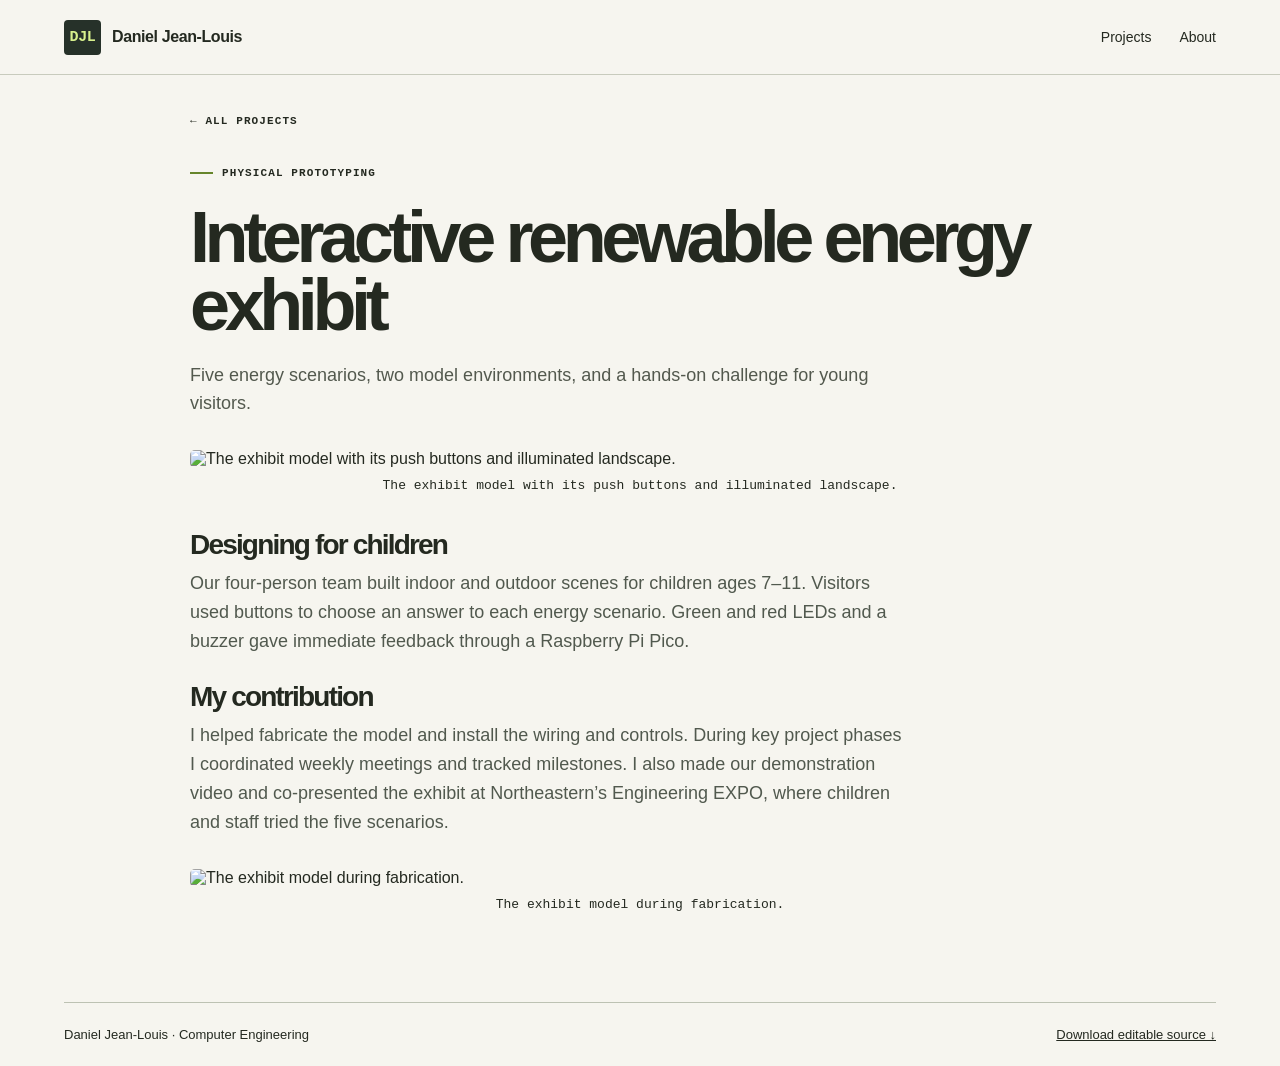
==== energy.html @ 47817d31 "Add files via upload" ====
<!doctype html><html lang="en"><head><meta charset="utf-8"><meta name="viewport" content="width=device-width,initial-scale=1"><title>Interactive renewable energy exhibit | Daniel Jean-Louis</title><meta name="description" content="Computer engineering projects by Daniel Jean-Louis at Northeastern University."><link rel="stylesheet" href="style.css"></head><body><header><nav class="wrap"><a class="brand" href="index.html"><span class="mark">DJL</span>Daniel Jean-Louis</a><div class="navlinks"><a href="index.html#projects">Projects</a><a href="index.html#about">About</a></div></nav></header><main class="wrap"><article class="detail"><a class="read" href="index.html#projects">← All projects</a><div class="kicker">Physical prototyping</div><h1>Interactive renewable energy exhibit</h1><p class="intro">Five energy scenarios, two model environments, and a hands-on challenge for young visitors.</p><figure><img src="media/energy.webp" alt="The exhibit model with its push buttons and illuminated landscape."><figcaption>The exhibit model with its push buttons and illuminated landscape.</figcaption></figure><h2>Designing for children</h2><p class="bodytext">Our four-person team built indoor and outdoor scenes for children ages 7–11. Visitors used buttons to choose an answer to each energy scenario. Green and red LEDs and a buzzer gave immediate feedback through a Raspberry Pi Pico.</p><h2>My contribution</h2><p class="bodytext">I helped fabricate the model and install the wiring and controls. During key project phases I coordinated weekly meetings and tracked milestones. I also made our demonstration video and co-presented the exhibit at Northeastern’s Engineering EXPO, where children and staff tried the five scenarios.</p><figure><img src="media/prototype.webp" alt="The exhibit model during fabrication."><figcaption>The exhibit model during fabrication.</figcaption></figure></article></main><div class="wrap"><footer><span>Daniel Jean-Louis · Computer Engineering</span><a href="portfolio-source.zip" download>Download editable source ↓</a></footer></div></body></html>
---- style.css ----
*{box-sizing:border-box}html{scroll-behavior:smooth}body{margin:0;background:#f6f5ef;color:#242920;font-family:'Helvetica Neue',Arial,sans-serif}a{color:inherit;text-decoration:none}a:focus-visible{outline:3px solid #b45620;outline-offset:4px}.wrap{max-width:1280px;padding:0 clamp(20px,5vw,78px);margin:auto}header{border-bottom:1px solid #c8cbbd}nav,.brand,.navlinks,.sectionhead,.meta,footer,.legend{display:flex;align-items:center}nav{height:74px;justify-content:space-between}.brand{gap:11px;font-weight:700;letter-spacing:-.4px}.mark{display:grid;place-items:center;background:#263129;color:#d8f18d;width:37px;height:35px;border-radius:4px;font:700 15px monospace}.navlinks{gap:28px;font-size:14px}.navlinks a:hover,.read:hover{text-decoration:underline}.hero{display:grid;grid-template-columns:1fr 1.08fr;gap:5%;align-items:center;padding:56px 0 52px}.mono,.label,.legend,.read,.kicker{font:600 11px/1.5 'Courier New',monospace;text-transform:uppercase;letter-spacing:1.1px}.kicker{display:flex;align-items:center;gap:9px}.kicker:before{content:'';width:23px;height:2px;background:#66852b}h1,h2,h3,p{margin:0}h1{font-size:clamp(58px,6.6vw,100px);line-height:.94;letter-spacing:-.075em;margin:23px 0}.intro{font-size:18px;line-height:1.55;color:#53594e;max-width:430px}.cta{display:inline-flex;gap:25px;background:#263129;color:white;border-radius:5px;padding:14px 18px;margin-top:24px;font-weight:600;font-size:14px}.stage{display:block;background-color:#26342e;background-image:linear-gradient(#96c39e16 1px,transparent 1px),linear-gradient(90deg,#96c39e16 1px,transparent 1px);background-size:24px 24px;color:#e1edda;position:relative;overflow:hidden;border-radius:7px;aspect-ratio:1.45}.stage .legend{position:absolute;left:20px;right:20px;justify-content:space-between}.top{top:18px}.bottom{bottom:18px}.stage img{position:absolute;width:67%;left:17%;top:26%;transform:perspective(700px) rotateX(35deg) rotateZ(-16deg);border-radius:4px;box-shadow:-2px 3px #6b7636,-4px 6px #4d592c,-9px 19px 22px #0007}.indicator{color:#c7e58f}.sectionhead{border-top:1px solid #bdc2b3;justify-content:space-between;padding:28px 0 22px}h2{font-size:clamp(30px,4vw,48px);letter-spacing:-.065em}.cards{display:grid;grid-template-columns:repeat(3,minmax(0,1fr));gap:28px 20px}.card{display:block}.visual{height:210px;background:#e0e4d8;overflow:hidden;border-radius:5px;position:relative}.visual img{width:100%;height:100%;object-fit:cover;transition:transform .25s}.card:hover img{transform:scale(1.035)}.visual.board img{object-fit:contain;padding:20px;background:#dce2d2}.meta{justify-content:space-between;margin:13px 0 6px}.label{color:#606a54}.card h3{font-size:24px;letter-spacing:-1px}.card p,.bodytext{line-height:1.6;color:#51594e}.card p{margin-top:7px;font-size:15px}.traffic{display:grid;place-content:center;background:#22322d;color:#bcdf91}.lights{display:flex;gap:12px;background:#12221e;padding:16px 24px;border:1px solid #748976;border-radius:13px}.lights i{width:29px;height:29px;border-radius:50%;background:#ed836d}.lights i:nth-child(2){background:#e8bd53}.lights i:nth-child(3){background:#9bc774}.about{display:grid;grid-template-columns:1fr 2fr;gap:32px;margin:56px 0;padding-top:32px;border-top:1px solid #bdc2b3}.about p{max-width:670px;font-size:18px}footer{justify-content:space-between;gap:15px;border-top:1px solid #bdc2b3;padding:24px 0;font-size:13px}footer a{text-decoration:underline}.detail{max-width:900px;margin:auto;padding:35px 0 55px}.detail h1{font-size:clamp(44px,6vw,72px);max-width:850px}.detail .kicker{margin-top:35px}.detail .intro{max-width:740px}.detail figure{margin:32px 0}.detail figure img{display:block;max-width:100%;max-height:520px;margin:auto;border-radius:5px}.detail figcaption{font:13px/1.6 monospace;text-align:center;margin:8px}.detail h2{font-size:28px;margin:26px 0 8px}.detail p.bodytext{max-width:720px;font-size:18px}.detail .traffic{height:230px}.detail code{font-size:.9em}@media(max-width:820px){.cards{grid-template-columns:repeat(2,minmax(0,1fr))}.hero{gap:24px}.intro{font-size:16px}.stage{aspect-ratio:1.15}.stage img{top:32%}}@media(max-width:640px){.hero,.about{grid-template-columns:1fr}.hero{padding:35px 0 28px}.stage{aspect-ratio:1.65}.stage img{top:21%;width:60%;left:20%}.cards{grid-template-columns:1fr}.visual{height:240px}nav{height:62px}.navlinks{gap:14px}.brand{font-size:14px}.about{gap:12px}.legend{font-size:9px}footer{flex-wrap:wrap}}@media(prefers-reduced-motion:reduce){html{scroll-behavior:auto}.visual img{transition:none}}

.bio p + p{margin-top:16px}

.personal{grid-column:1 / -1;display:grid;grid-template-columns:1.3fr 1fr;gap:36px;align-items:center;margin-top:12px}
.personal-photo{margin:0}
.personal-photo img{display:block;width:100%;height:auto;border-radius:7px}
.personal-photo figcaption{margin-top:10px;color:#606a54;font-size:13px}
.personal-copy h3{font-size:28px;letter-spacing:-1px;margin-bottom:14px}
.personal-copy p{font-size:17px}
@media(max-width:640px){.personal{grid-template-columns:1fr;gap:20px;margin-top:20px}}

/* A dotted engineering-paper pattern fades behind the introduction. */
.hero{position:relative;isolation:isolate}
.hero::before{content:"";position:absolute;inset:0;z-index:-1;pointer-events:none;background-image:radial-gradient(circle,rgba(79,104,57,.22) 1px,transparent 1.5px),radial-gradient(ellipse at 68% 35%,rgba(181,201,142,.30),transparent 65%);background-size:22px 22px,100% 100%;mask-image:linear-gradient(to bottom,transparent,#000 15%,#000 80%,transparent)}
.hero>div:first-child{background:radial-gradient(ellipse at left center,rgba(246,245,239,.98) 35%,rgba(246,245,239,.68) 65%,transparent 85%)}
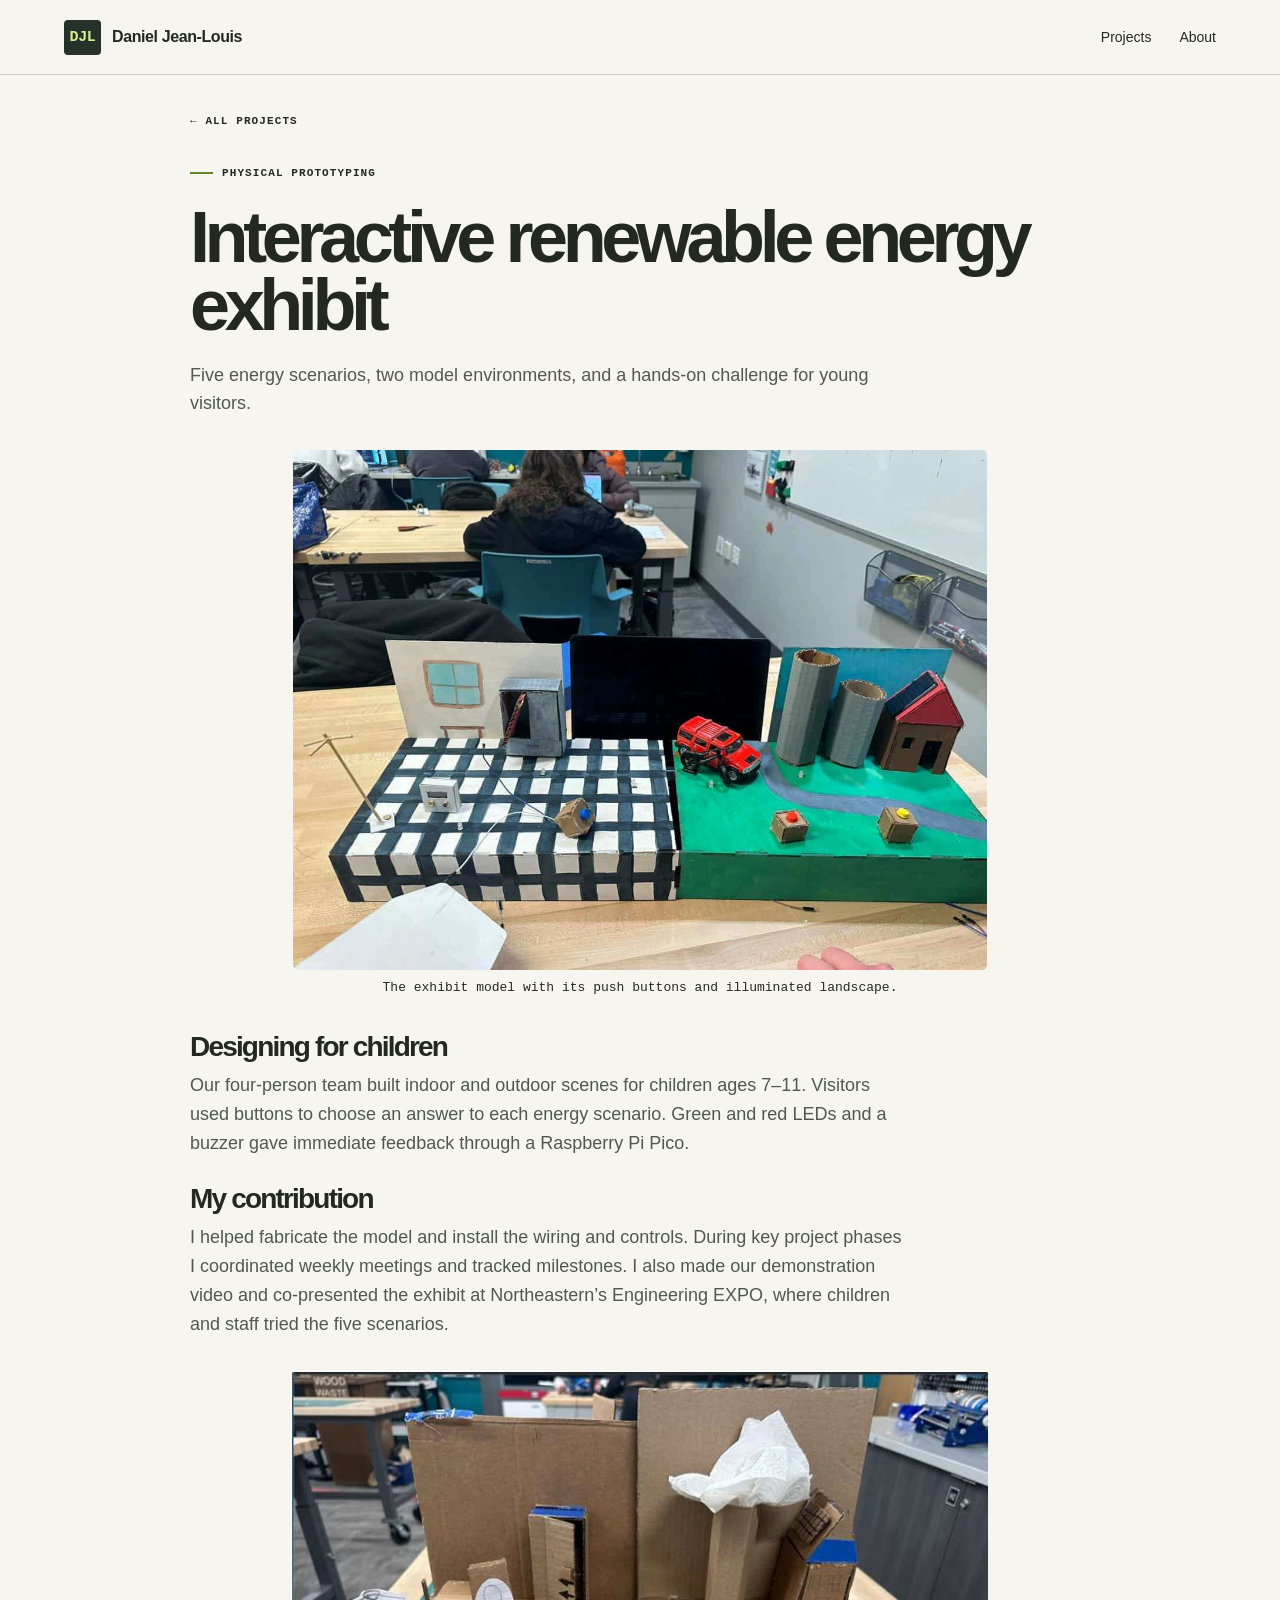
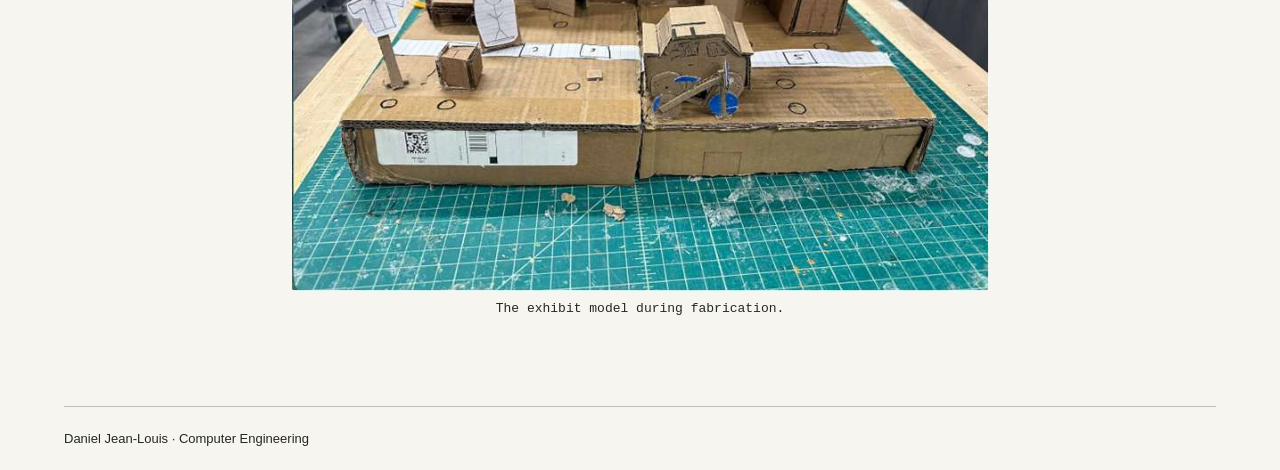
==== commit 8c35e0df: "Fix duplicate content in energy.html Removed duplicate content and ensured proper HTML structure." ====
--- a/energy.html
+++ b/energy.html
@@ -1 +1 @@
-<!doctype html><html lang="en"><head><meta charset="utf-8"><meta name="viewport" content="width=device-width,initial-scale=1"><title>Interactive renewable energy exhibit | Daniel Jean-Louis</title><meta name="description" content="Computer engineering projects by Daniel Jean-Louis at Northeastern University."><link rel="stylesheet" href="style.css"></head><body><header><nav class="wrap"><a class="brand" href="index.html"><span class="mark">DJL</span>Daniel Jean-Louis</a><div class="navlinks"><a href="index.html#projects">Projects</a><a href="index.html#about">About</a></div></nav></header><main class="wrap"><article class="detail"><a class="read" href="index.html#projects">← All projects</a><div class="kicker">Physical prototyping</div><h1>Interactive renewable energy exhibit</h1><p class="intro">Five energy scenarios, two model environments, and a hands-on challenge for young visitors.</p><figure><img src="media/energy.webp" alt="The exhibit model with its push buttons and illuminated landscape."><figcaption>The exhibit model with its push buttons and illuminated landscape.</figcaption></figure><h2>Designing for children</h2><p class="bodytext">Our four-person team built indoor and outdoor scenes for children ages 7–11. Visitors used buttons to choose an answer to each energy scenario. Green and red LEDs and a buzzer gave immediate feedback through a Raspberry Pi Pico.</p><h2>My contribution</h2><p class="bodytext">I helped fabricate the model and install the wiring and controls. During key project phases I coordinated weekly meetings and tracked milestones. I also made our demonstration video and co-presented the exhibit at Northeastern’s Engineering EXPO, where children and staff tried the five scenarios.</p><figure><img src="media/prototype.webp" alt="The exhibit model during fabrication."><figcaption>The exhibit model during fabrication.</figcaption></figure></article></main><div class="wrap"><footer><span>Daniel Jean-Louis · Computer Engineering</span><a href="portfolio-source.zip" download>Download editable source ↓</a></footer></div></body></html>+<!doctype html><html lang="en"><head><meta charset="utf-8"><meta name="viewport" content="width=device-width,initial-scale=1"><title>Interactive renewable energy exhibit | Daniel Jean-Louis</title><meta name="description" content="Computer engineering projects by Daniel Jean-Louis at Northeastern University."><link rel="stylesheet" href="style.css"></head><body><header><nav class="wrap"><a class="brand" href="index.html"><span class="mark">DJL</span>Daniel Jean-Louis</a><div class="navlinks"><a href="index.html#projects">Projects</a><a href="index.html#about">About</a></div></nav></header><main class="wrap"><article class="detail"><a class="read" href="index.html#projects">← All projects</a><div class="kicker">Physical prototyping</div><h1>Interactive renewable energy exhibit</h1><p class="intro">Five energy scenarios, two model environments, and a hands-on challenge for young visitors.</p><figure><img src="media/energy.webp" alt="The exhibit model with its push buttons and illuminated landscape."><figcaption>The exhibit model with its push buttons and illuminated landscape.</figcaption></figure><h2>Designing for children</h2><p class="bodytext">Our four-person team built indoor and outdoor scenes for children ages 7–11. Visitors used buttons to choose an answer to each energy scenario. Green and red LEDs and a buzzer gave immediate feedback through a Raspberry Pi Pico.</p><h2>My contribution</h2><p class="bodytext">I helped fabricate the model and install the wiring and controls. During key project phases I coordinated weekly meetings and tracked milestones. I also made our demonstration video and co-presented the exhibit at Northeastern’s Engineering EXPO, where children and staff tried the five scenarios.</p><figure><img src="media/prototype.webp" alt="The exhibit model during fabrication."><figcaption>The exhibit model during fabrication.</figcaption></figure></article></main><div class="wrap"><footer><span>Daniel Jean-Louis · Computer Engineering</span></footer></div></body></html>
